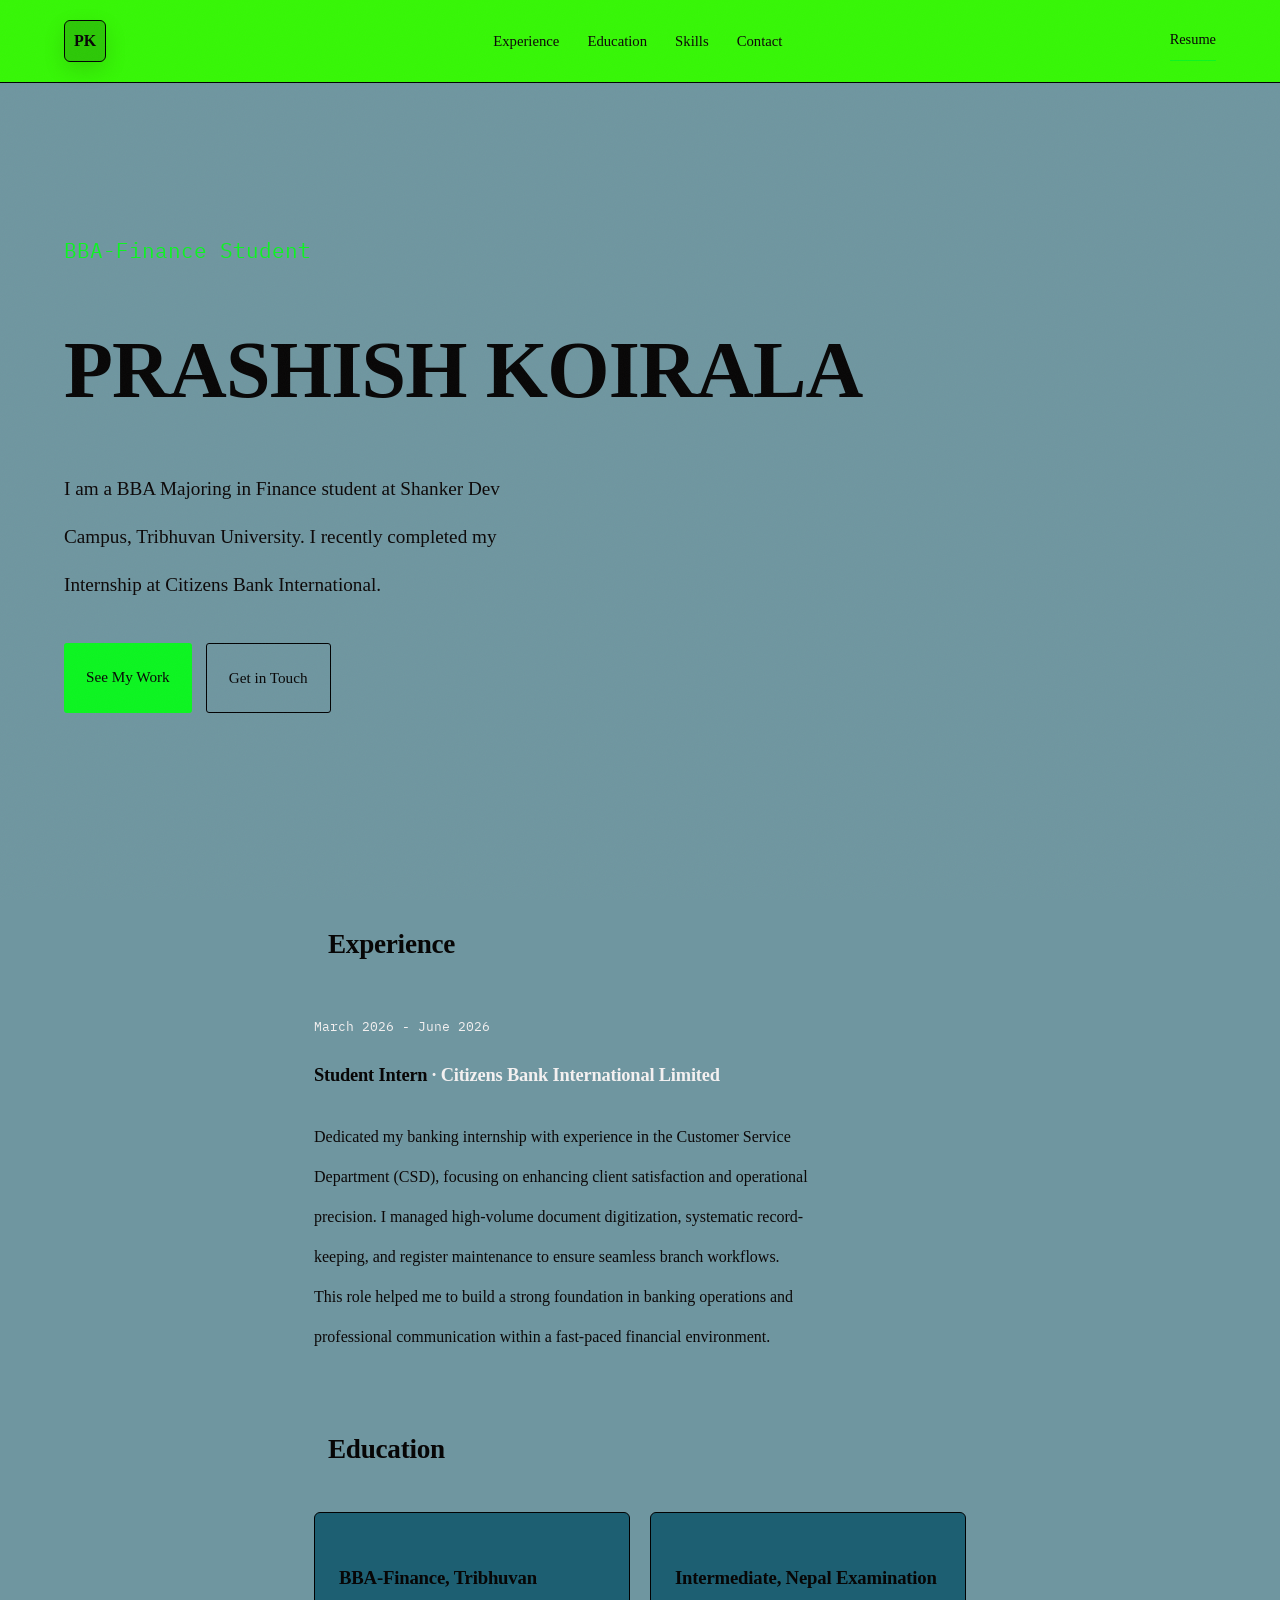
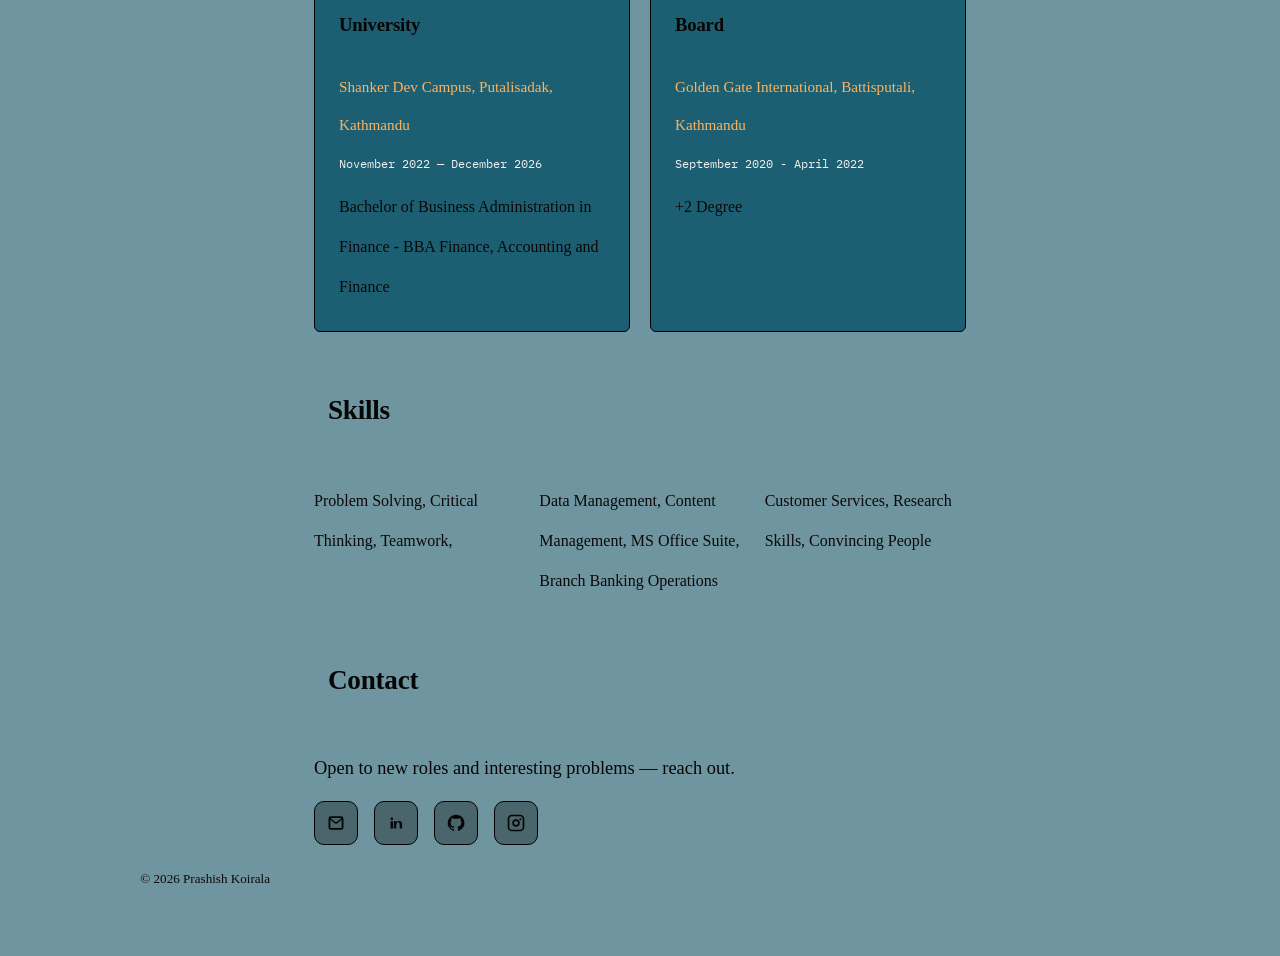
==== index.html @ 4ea91211 "Add files via upload" ====
<!DOCTYPE html>
<html lang="en">
<head>
<meta charset="UTF-8" />
<meta name="viewport" content="width=device-width, initial-scale=1.0" />
<title>Prashish Koirala</title>
<meta name="description" content="Portfolio of Prashish Koirala. Experience, education, and projects." />
<link rel="icon" href="data:,">
<link rel="preconnect" href="https://fonts.googleapis.com">
<link rel="preconnect" href="https://fonts.gstatic.com" crossorigin>
<link href="https://fonts.googleapis.com/css2?family=Space+Grotesk:wght@400;500;600;700&family=IBM+Plex+Sans:wght@400;500;600&family=IBM+Plex+Mono:wght@400;500&display=swap" rel="stylesheet">
<link rel="stylesheet" href="styles.css">
</head>
<body>

<div class="grain"></div>

<nav class="nav">
  <a href="#top" class="nav__mark" aria-label="Home">PK</a>
  <div class="nav__links">
    <a href="#experience">Experience</a>
    <a href="#education">Education</a>
    <a href="#skills">Skills</a>
    <a href="#contact">Contact</a>
  </div>
  <a class="nav__resume" href="resume.html" id="resume-link">Resume</a>
</nav>

<header class="hero" id="top">
  <div class="hero__text">
    <p class="hero__kicker">BBA-Finance Student</p>
    <h1 class="hero__name">PRASHISH&nbsp;KOIRALA</h1>
    <p class="hero__tagline">I am a BBA Majoring in Finance student at Shanker Dev Campus, Tribhuvan University.
I recently completed my Internship at Citizens Bank International.</p>
    <div class="hero__actions">
      <a href="#experience" class="btn btn--primary">See My Work</a>
      <a href="#contact" class="btn btn--ghost">Get in Touch</a>
    </div>
  </div>
</header>

<main>

  <section class="section" id="experience">
    <div class="section__head">
      <span class="section__num"></span>
      <h2>Experience</h2>
    </div>

    <ol class="timeline">
      <li class="timeline__item">
        <div class="timeline__meta">
          <span class="timeline__date">March 2026 - June 2026</span>
        </div>
        <div class="timeline__body">
          <h3>Student Intern <span class="tk-muted">· Citizens Bank International Limited</span></h3>
          <p>Dedicated my banking internship with experience in the Customer Service Department (CSD), focusing on enhancing client satisfaction and operational precision. I managed high-volume document digitization, systematic record-keeping, and register maintenance to ensure seamless branch workflows. This role helped me to build a strong foundation in banking operations and professional communication within a fast-paced financial environment.</p>
          <ul class="tags">
           
          </ul>
        </div>
      </li>
  </section>
  <section class="section" id="education">
    <div class="section__head">
      <span class="section__num"></span>
      <h2>Education</h2>
    </div>

    <div class="edu-grid">
      <div class="edu-card">
        <h3>BBA-Finance, Tribhuvan University</h3>
        <p class="edu-card__school">Shanker Dev Campus, Putalisadak, Kathmandu</p>
        <p class="edu-card__meta">November 2022 — December 2026</p>
        <p>Bachelor of Business Administration in Finance - BBA Finance, Accounting and Finance
      </div>
      <div class="edu-card">
        <h3>Intermediate, Nepal Examination Board</h3>
        <p class="edu-card__school">Golden Gate International, Battisputali, Kathmandu</p>
        <p class="edu-card__meta">September 2020 - April 2022</p>
        <p>+2 Degree</p>
      </div>
    </div>
  </section>

  <section class="section" id="skills">
    <div class="section__head">
      <span class="section__num"></span>
      <h2>Skills</h2>
    </div>
    <div class="skills">
      <div class="skills__group">
       
        <p>Problem Solving, Critical Thinking, Teamwork, </p>
      </div>
      <div class="skills__group">
     
        <p>Data Management, Content Management, MS Office Suite, Branch Banking Operations</p>
      </div>
      <div class="skills__group">
       
        <p>Customer Services, Research Skills, Convincing People</p>
      </div>
    </div>
  </section>



  <section class="section section--contact" id="contact">
    <div class="section__head">
      <span class="section__num"></span>
      <h2>Contact</h2>
    </div>
    <p class="contact__lead">Open to new roles and interesting problems — reach out.</p>
    <div class="contact__links">
      <a href="mailto:koiralaprashish@gmail.com" aria-label="Email" target="_blank" rel="noopener">
        <svg viewBox="0 0 24 24" aria-hidden="true"><path d="M3 6.75A2.75 2.75 0 0 1 5.75 4h12.5A2.75 2.75 0 0 1 21 6.75v10.5A2.75 2.75 0 0 1 18.25 20H5.75A2.75 2.75 0 0 1 3 17.25V6.75Zm2.2-.75 6.8 5.31 6.8-5.31H5.2Zm13.55 2.02-6.1 4.76a1 1 0 0 1-1.3 0L5.25 8.02v9.23c0 .41.34.75.75.75h12c.41 0 .75-.34.75-.75V8.02Z"/></svg>
      </a>
      <a href="https://www.linkedin.com/in/prashishkk/" aria-label="LinkedIn" target="_blank" rel="noopener">
        <svg viewBox="0 0 24 24" aria-hidden="true"><path d="M6.94 8.5A1.56 1.56 0 1 1 6.94 5.38A1.56 1.56 0 0 1 6.94 8.5ZM5.5 9.94H8.38V18.5H5.5V9.94ZM10.38 9.94H13.09V11.11H13.13C13.51 10.38 14.45 9.61 15.85 9.61C18.76 9.61 19.3 11.52 19.3 14V18.5H16.42V14.9C16.42 13.13 16.39 11.18 14.54 11.18C12.65 11.18 12.29 12.88 12.29 14.8V18.5H9.41V9.94H10.38Z"/></svg>
      </a>
      <a href="https://github.com/pprashishk" aria-label="GitHub" target="_blank" rel="noopener">
        <svg viewBox="0 0 24 24" aria-hidden="true"><path d="M12 2a10 10 0 0 0-3.16 19.49c.5.09.68-.22.68-.48v-1.7c-2.77.6-3.35-1.33-3.35-1.33-.45-1.15-1.1-1.46-1.1-1.46-.9-.62.07-.61.07-.61 1 .07 1.53 1.03 1.53 1.03.89 1.53 2.34 1.09 2.9.83.09-.65.35-1.09.63-1.34-2.21-.25-4.54-1.11-4.54-4.94 0-1.09.39-1.98 1.03-2.68-.1-.25-.45-1.28.1-2.66 0 0 .84-.27 2.75 1.02A9.53 9.53 0 0 1 12 6.86c.85 0 1.7.11 2.5.33 1.9-1.29 2.74-1.02 2.74-1.02.55 1.38.2 2.41.1 2.66.64.7 1.03 1.59 1.03 2.68 0 3.84-2.33 4.68-4.55 4.93.36.31.68.92.68 1.85v2.75c0 .26.18.58.69.48A10 10 0 0 0 12 2Z"/></svg>
      </a>
      <a href="https://instagram.com/prashishkk" aria-label="Instagram" target="_blank" rel="noopener">
        <svg viewBox="0 0 24 24" aria-hidden="true"><path d="M7 2h10a5 5 0 0 1 5 5v10a5 5 0 0 1-5 5H7a5 5 0 0 1-5-5V7a5 5 0 0 1 5-5Zm0 2a3 3 0 0 0-3 3v10a3 3 0 0 0 3 3h10a3 3 0 0 0 3-3V7a3 3 0 0 0-3-3H7Zm5 3.5A4.5 4.5 0 1 1 7.5 12 4.5 4.5 0 0 1 12 7.5Zm0 2A2.5 2.5 0 1 0 14.5 12 2.5 2.5 0 0 0 12 9.5Zm5.25-3.25a1.25 1.25 0 1 1-1.25 1.25 1.25 1.25 0 0 1 1.25-1.25Z"/></svg>
      </a>
    </div>
  </section>

</main>

<footer class="footer">
  <p>&copy; <span id="year"></span> Prashish Koirala </p>
</footer>

<script src="script.js"></script>
</body>
</html>
---- styles.css ----
/* ---------------------------------------------------------
   Tokens
--------------------------------------------------------- */
:root {
  --bg:        #6f96a0;
  --bg-panel:  #1d5f72;
  --bg-raised: #080a0e;
  --line:      #010102;
  --text:      #070606;
  --text-dim:  #0c0808;
  --text-mute: #f3f0f0;
  --accent:    #0cf520;
  --accent-2:  #ffb35c;
  --mono: 'IBM Plex Mono', ui-monospace, monospace;
  --sans: 'IBM Plex Sans', -apple-system, sans-serif;
  --display: 'Space Grotesk', var(--sans);
  --radius: 3px;
  --content-w: 780px;
}

* { box-sizing: border-box; }

html {
  scroll-behavior: smooth;
  scroll-padding-top: 90px;
}

@media (prefers-reduced-motion: reduce) {
  html { scroll-behavior: auto; }
  * { animation-duration: 0.001ms !important; transition-duration: 0.001ms !important; }
}

body {
  margin: 0;
  background: var(--bg);
  color: var(--text);
  font-family: 'Times New Roman', Times, serif;
  font-size: 10;
  line-height: 2.5;
  -webkit-font-smoothing: antialiased;
}

a { color: inherit; }

h1, h2, h3, h4 {
  font-family: 'Times New Roman', Times, serif;
  font-weight: 600;
  margin: 10;
  letter-spacing: -0.01em;
}

p { margin: 0.5em 0 0; color: var(--text-dim); max-width: 62ch; }

::selection { background: var(--accent); color: #0d1016; }

:focus-visible {
  outline: 2px solid var(--accent);
  outline-offset: 3px;
}

/* subtle grain so the flat dark bg doesn't feel like a template default */
.grain {
  position: fixed;
  inset: 0;
  pointer-events: none;
  opacity: 0.035;
  z-index: 999;
  background-image: url("data:image/svg+xml,%3Csvg xmlns='http://www.w3.org/2000/svg' width='120' height='120'%3E%3Cfilter id='n'%3E%3CfeTurbulence type='fractalNoise' baseFrequency='0.9' numOctaves='2' stitchTiles='stitch'/%3E%3C/filter%3E%3Crect width='100%25' height='100%25' filter='url(%23n)'/%3E%3C/svg%3E");
}

/* ---------------------------------------------------------
   Nav
--------------------------------------------------------- */
.nav {
  position: sticky;
  top: 0;
  z-index: 100;
  display: flex;
  align-items: center;
  justify-content: space-between;
  padding: 20px clamp(20px, 6vw, 64px);
  background: rgb(54, 247, 6);
  backdrop-filter: blur(10px);
  border-bottom: 1px solid var(--line);
}

.nav__mark {
  display: inline-flex;
  align-items: center;
  justify-content: center;
  width: 42px;
  height: 42px;
  border-radius: 6px;
  border: 1px solid var(--line);
  background: rgba(8, 10, 14, 0.2);
  color: var(--text);
  text-decoration: none;
  font-family: 'Times New Roman', Times, serif;
  font-weight: 700;
  font-size: 1rem;
  line-height: 1;
  box-shadow: 0 8px 22px rgba(0,0,0,0.12);
}

.nav__links {
  display: flex;
  gap: 28px;
}

.nav__links a {
  text-decoration: none;
  color: var(--text-dim);
  font-size: 0.92rem;
  transition: color 0.15s ease;
}
.nav__links a:hover { color: var(--text); }

.nav__resume {
  text-decoration: none;
  font-size: 0.9rem;
  color: var(--text);
  border-bottom: 1px solid var(--accent);
  padding-bottom: 2px;
}

@media (max-width: 720px) {
  .nav__links { display: none; }
}

/* ---------------------------------------------------------
   Hero
--------------------------------------------------------- */
.hero {
  display: grid;
  grid-template-columns: 1.1fr 0.9fr;
  gap: 48px;
  align-items: center;
  min-height: 88vh;
  padding: 40px clamp(20px, 6vw, 64px) 60px;
  max-width: 1280px;
  margin: 0 auto;
}

.hero__text {
  width: 100%;
}

.hero__kicker {
  font-family: var(--mono);
  font-size: 1.3rem;
  color: var(--accent);
  margin: 0 0 14px;
}

.hero__name {
  font-size: clamp(5rem, 6vw, 4.4rem);
  line-height: 1.02;
}

.hero__tagline {
  margin-top: 10px;
  font-size: 1.2rem;
  color: var(--text-dim);
  max-width: 46ch;
}

.hero__actions {
  display: flex;
  gap: 14px;
  margin-top: 34px;
}

.btn {
  display: inline-block;
  text-decoration: none;
  padding: 15px 22px;
  border-radius: var(--radius);
  font-size: 0.95rem;
  font-weight: 500;
  transition: transform 0.15s ease, background 0.15s ease, border-color 0.15s ease;
}
.btn--primary {
  background: var(--accent);
  color: x#070606;
}
.btn--primary:hover { transform: translateY(-1px); }

.btn--ghost {
  border: 1px solid var(--line);
  color: var(--text);
}
.btn--ghost:hover { border-color: var(--accent); }

/* terminal card */
.hero__terminal {
  margin-top: 32px;
  background: var(--bg-panel);
  border: 1px solid var(--line);
  border-radius: 8px;
  overflow: hidden;
  box-shadow: 0 30px 60px -30px rgba(0,0,0,0.6);
  max-width: 620px;
}

.terminal__bar {
  display: flex;
  align-items: center;
  gap: 8px;
  padding: 10px 14px;
  border-bottom: 1px solid var(--line);
  background: var(--bg-raised);
}

.dot { width: 9px; height: 9px; border-radius: 50%; display: inline-block; }
.dot--r { background: #ff5f56; }
.dot--y { background: #ffbd2e; }
.dot--g { background: #27c93f; }

.terminal__title {
  margin-left: 8px;
  font-family: var(--mono);
  font-size: 0.78rem;
  color: var(--text-mute);
}

.terminal__body {
  margin: 0;
  padding: 24px;
  font-family: var(--mono);
  font-size: 0.95rem;
  color: var(--text);
  min-height: 140px;
  white-space: pre-wrap;
}

.resume-card {
  border: 1px solid var(--line);
  border-radius: 8px;
  padding: 28px;
  background: rgba(18, 18, 18, 0.18);
}

.resume-card__header {
  display: flex;
  justify-content: space-between;
  align-items: end;
  gap: 24px;
  padding-bottom: 24px;
  border-bottom: 1px solid var(--line);
}

.resume-card__eyebrow {
  margin: 0 0 6px;
  font-family: var(--mono);
  font-size: 0.78rem;
  color: var(--accent);
  text-transform: uppercase;
  letter-spacing: 0.12em;
}

.resume-card__meta {
  margin: 0;
  font-family: var(--mono);
  font-size: 0.76rem;
  color: var(--text-mute);
}

.resume-grid {
  display: grid;
  grid-template-columns: repeat(2, minmax(0, 1fr));
  gap: 28px;
  padding-top: 24px;
}

.resume-grid h4 {
  margin-bottom: 10px;
  font-size: 0.95rem;
  color: var(--accent);
}

.resume-grid p,
.resume-grid li {
  color: var(--text-dim);
}

.resume-grid ul {
  margin: 0;
  padding-left: 18px;
}

.resume__actions {
  display: flex;
  flex-wrap: wrap;
  gap: 14px;
  margin-top: 28px;
}

@media (max-width: 720px) {
  .resume-card__header,
  .resume-grid {
    grid-template-columns: 1fr;
    display: block;
  }

  .resume-card__header {
    display: block;
  }

  .resume-card__meta {
    margin-top: 10px;
  }
}

.tk-muted { color: var(--text-mute); }

.cursor {
  display: inline-block;
  color: var(--accent);
  animation: blink 1s step-end infinite;
}
@keyframes blink { 50% { opacity: 0; } }

@media (max-width: 860px) {
  .hero { grid-template-columns: 1fr; min-height: unset; padding-top: 60px; }
}

/* ---------------------------------------------------------
   Sections (shared)
--------------------------------------------------------- */
.section {
  max-width: var(--content-w);
  margin: 0 auto;
  padding: 12px clamp(20px, 6vw, 64px) 10px;
}

.section__head {
  display: flex;
  align-items: baseline;
  gap: 14px;
  margin-bottom: 6px;
}

.section__num {
  font-family: var(--mono);
  color: var(--accent);
  font-size: 0.85rem;
}

.section__head h2 {
  font-size: 1.7rem;
}

/* ---------------------------------------------------------
   Experience timeline
--------------------------------------------------------- */
.timeline {
  list-style: none;
  margin: 0;
  padding: 0;
  border-left: none;
}

.timeline__item {
  position: relative;
  padding: 0;
}
.timeline__item:last-child { padding-bottom: 0; }

.timeline__item::before {
  content: "";
  display: none;
}

.timeline__date {
  font-family: var(--mono);
  font-size: 0.82rem;
  color: var(--text-mute);
}

.timeline__body h3 {
  font-size: 1.15rem;
  margin-top: 6px;
  font-weight: 600;
}

.tags {
  list-style: none;
  display: flex;
  flex-wrap: wrap;
  gap: 8px;
  padding: 0;
  margin: 14px 0 0;
}
.tags li {
  font-family: var(--mono);
  font-size: 0.78rem;
  color: var(--text-dim);
  border: 1px solid var(--line);
  padding: 3px 9px;
  border-radius: var(--radius);
}

/* ---------------------------------------------------------
   Education
--------------------------------------------------------- */
.edu-grid {
  display: grid;
  grid-template-columns: 1fr 1fr;
  gap: 20px;
}
@media (max-width: 640px) { .edu-grid { grid-template-columns: 1fr; } }

.edu-card {
  border: 1px solid var(--line);
  border-radius: 6px;
  padding: 24px;
  background: var(--bg-panel);
}
.edu-card__school { color: var(--accent-2); margin-top: 6px; font-size: 0.95rem; }
.edu-card__meta {
  font-family: var(--mono);
  font-size: 0.78rem;
  color: var(--text-mute);
  margin-top: 4px;
}

/* ---------------------------------------------------------
   Skills
--------------------------------------------------------- */
.skills {
  display: grid;
  grid-template-columns: repeat(3, 1fr);
  gap: 24px;
}
@media (max-width: 640px) { .skills { grid-template-columns: 1fr; } }

.skills__group h4 {
  font-size: 0.85rem;
  font-family: var(--mono);
  color: var(--accent);
  font-weight: 500;
}

/* ---------------------------------------------------------
   Projects
--------------------------------------------------------- */
.projects {
  display: flex;
  flex-direction: column;
}

.project {
  display: grid;
  grid-template-columns: 60px 1fr;
  gap: 20px;
  padding: 28px 0;
  border-bottom: 1px solid var(--line);
}
.project:last-child { border-bottom: none; }

.project__index {
  font-family: var(--mono);
  color: var(--text-mute);
  font-size: 0.85rem;
  padding-top: 3px;
}

.project h3 { font-size: 1.15rem; }

.project__links {
  display: flex;
  gap: 18px;
  margin-top: 14px;
}
.project__links a {
  text-decoration: none;
  font-size: 0.88rem;
  color: var(--accent);
}
.project__links a:hover { text-decoration: underline; }

/* ---------------------------------------------------------
   Contact
--------------------------------------------------------- */
.section--contact { text-align: left; }

.contact__lead {
  font-size: 1.15rem;
  color: var(--text);
}

.contact__links {
  display: flex;
  gap: 16px;
  margin-top: 10px;
  flex-wrap: wrap;
}
.contact__links a {
  display: inline-flex;
  align-items: center;
  justify-content: center;
  width: 44px;
  height: 44px;
  border: 1px solid var(--line);
  border-radius: 10px;
  background: rgba(8, 10, 14, 0.35);
  transition: transform 0.15s ease, border-color 0.15s ease, background 0.15s ease;
}
.contact__links a:hover {
  transform: translateY(-1px);
  border-color: var(--accent);
  background: rgba(8, 10, 14, 0.55);
}
.contact__links svg {
  width: 20px;
  height: 20px;
  fill: var(--text);
}

/* ---------------------------------------------------------
   Footer
--------------------------------------------------------- */
.footer {
  text-align: center;
  padding: 1px 2px 60px;
  font-size: 0.82rem;
  color: var(--text-mute);
}
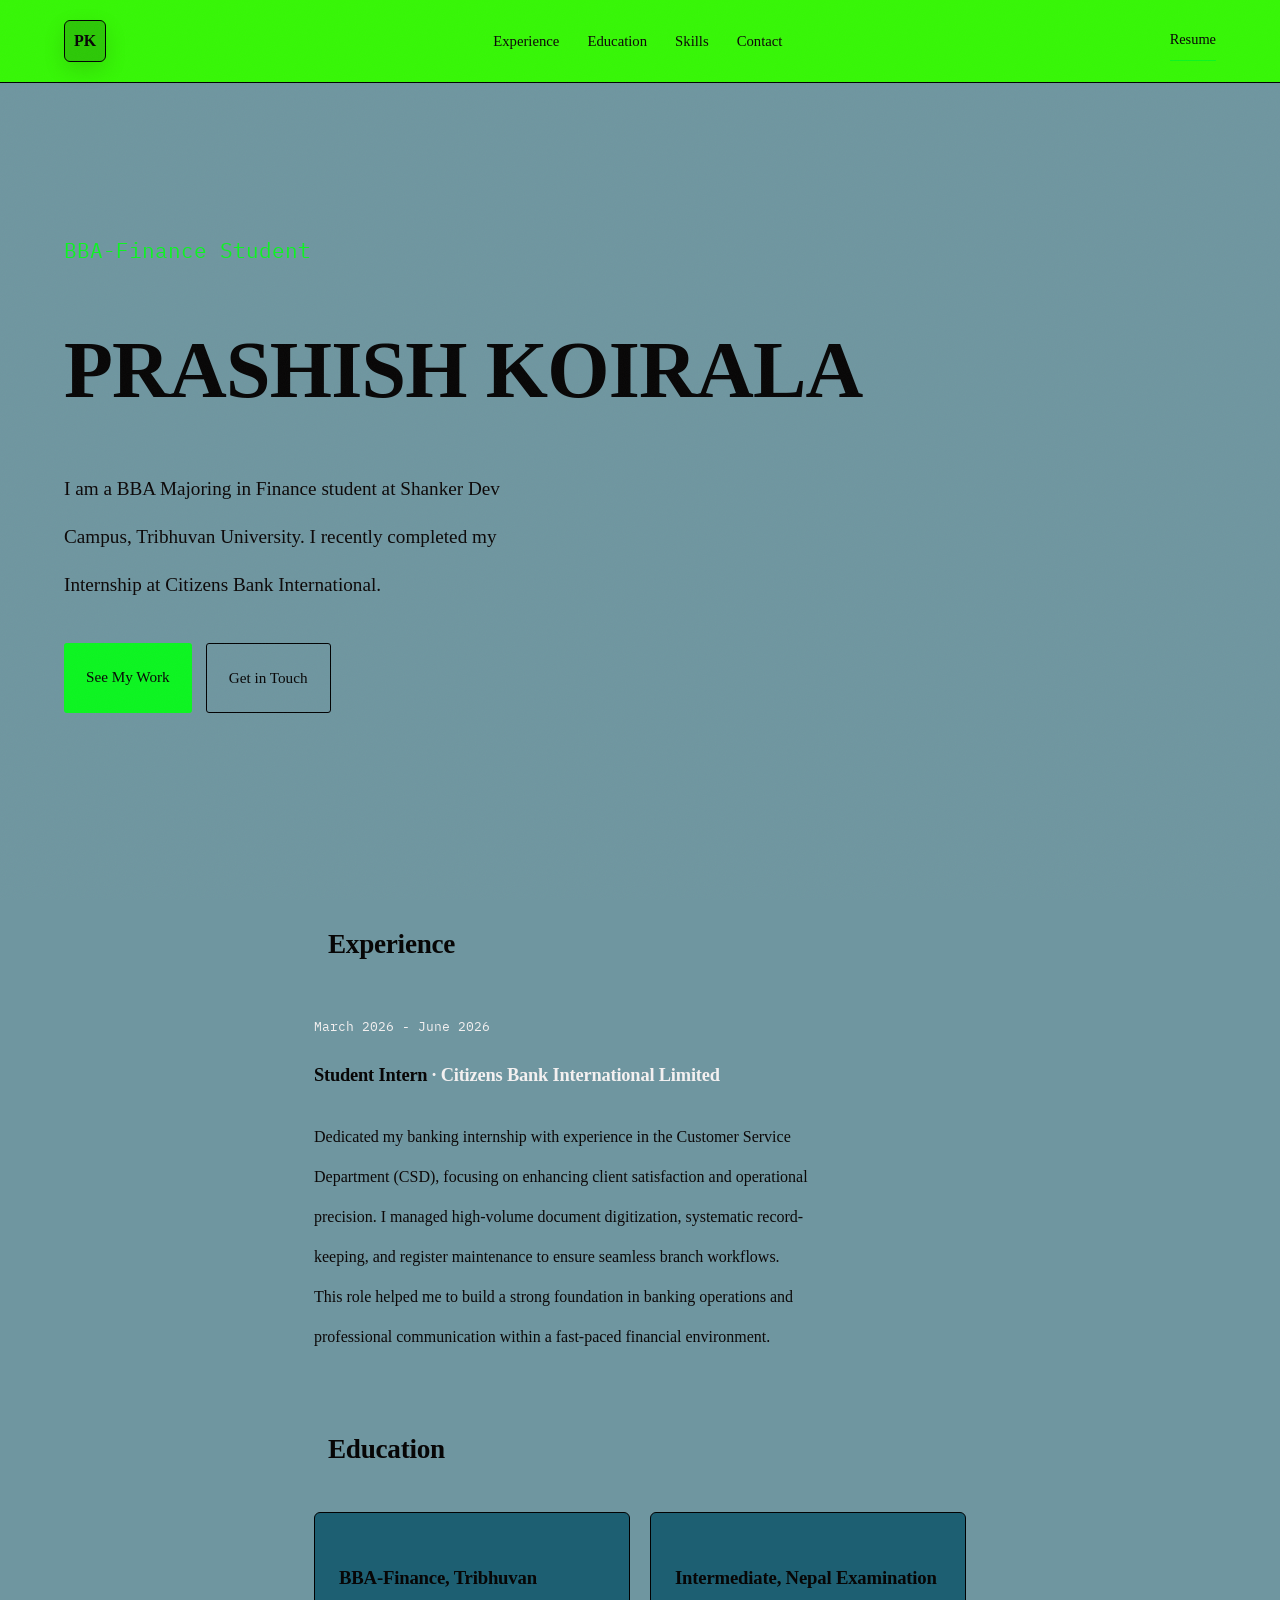
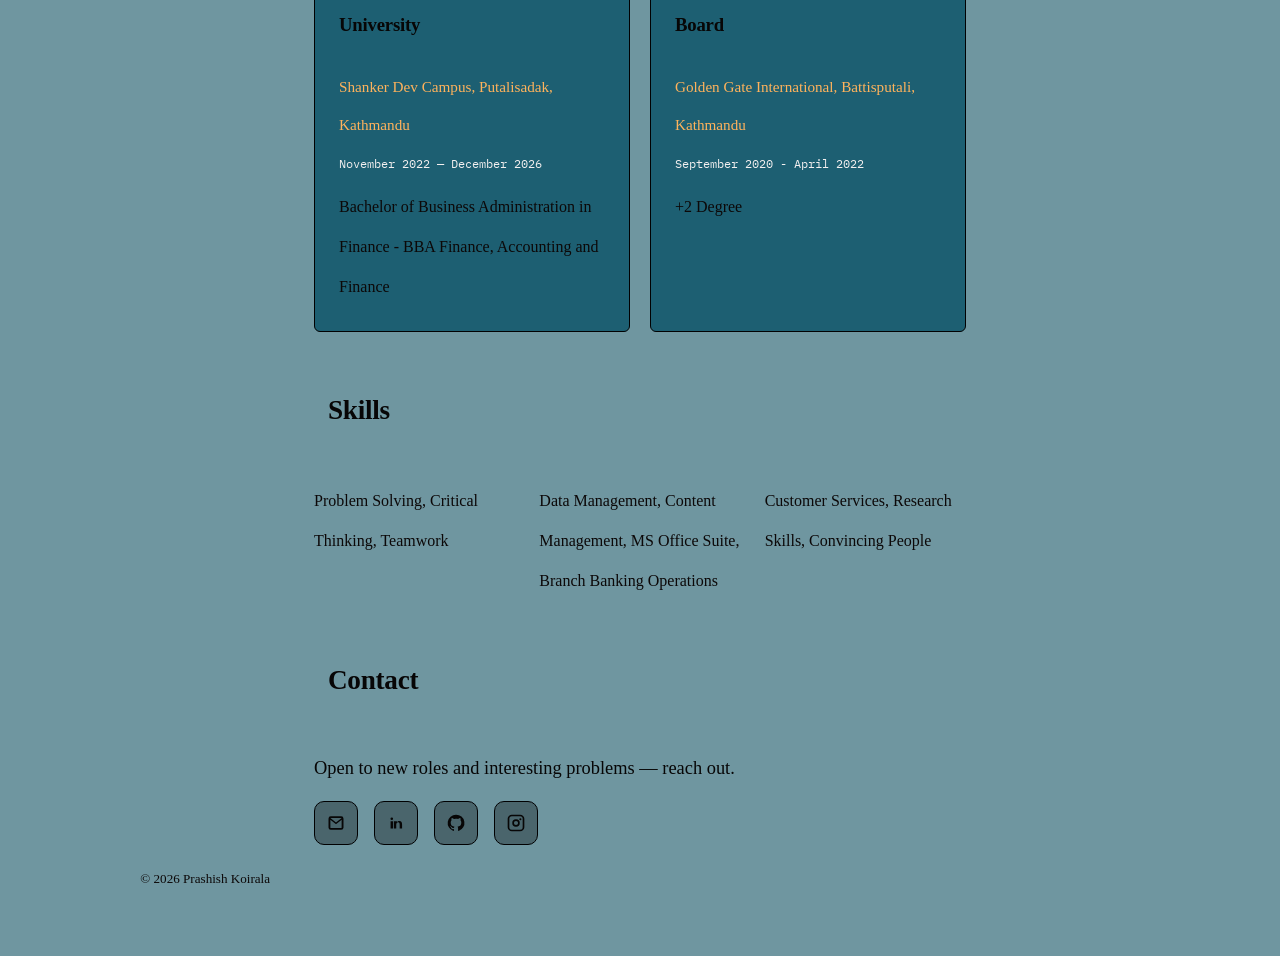
==== commit 82e2f23f: "Remove trailing comma from skills list" ====
--- a/index.html
+++ b/index.html
@@ -91,7 +91,7 @@
     <div class="skills">
       <div class="skills__group">
        
-        <p>Problem Solving, Critical Thinking, Teamwork, </p>
+        <p>Problem Solving, Critical Thinking, Teamwork </p>
       </div>
       <div class="skills__group">
      
--- a/styles.css
+++ b/styles.css
@@ -124,7 +124,42 @@
 }
 
 @media (max-width: 720px) {
-  .nav__links { display: none; }
+  html { scroll-padding-top: 120px; }
+
+  .nav {
+    flex-wrap: wrap;
+    padding: 12px 18px;
+  }
+
+  .nav__links {
+    order: 3;
+    flex: 1 0 100%;
+    justify-content: space-between;
+    gap: 10px;
+    padding-top: 8px;
+  }
+
+  .nav__links a { font-size: 0.82rem; }
+
+  body { line-height: 1.65; }
+
+  .hero {
+    padding: 44px 20px 48px;
+  }
+
+  .hero__name {
+    font-size: clamp(1.75rem, 8vw, 4.4rem);
+    overflow-wrap: anywhere;
+  }
+
+  .hero__kicker { font-size: 1rem; }
+  .hero__tagline { font-size: 1rem; }
+
+  .hero__actions { flex-wrap: wrap; }
+
+  .section { padding-top: 20px; padding-bottom: 20px; }
+
+  .edu-card { padding: 20px; }
 }
 
 /* ---------------------------------------------------------
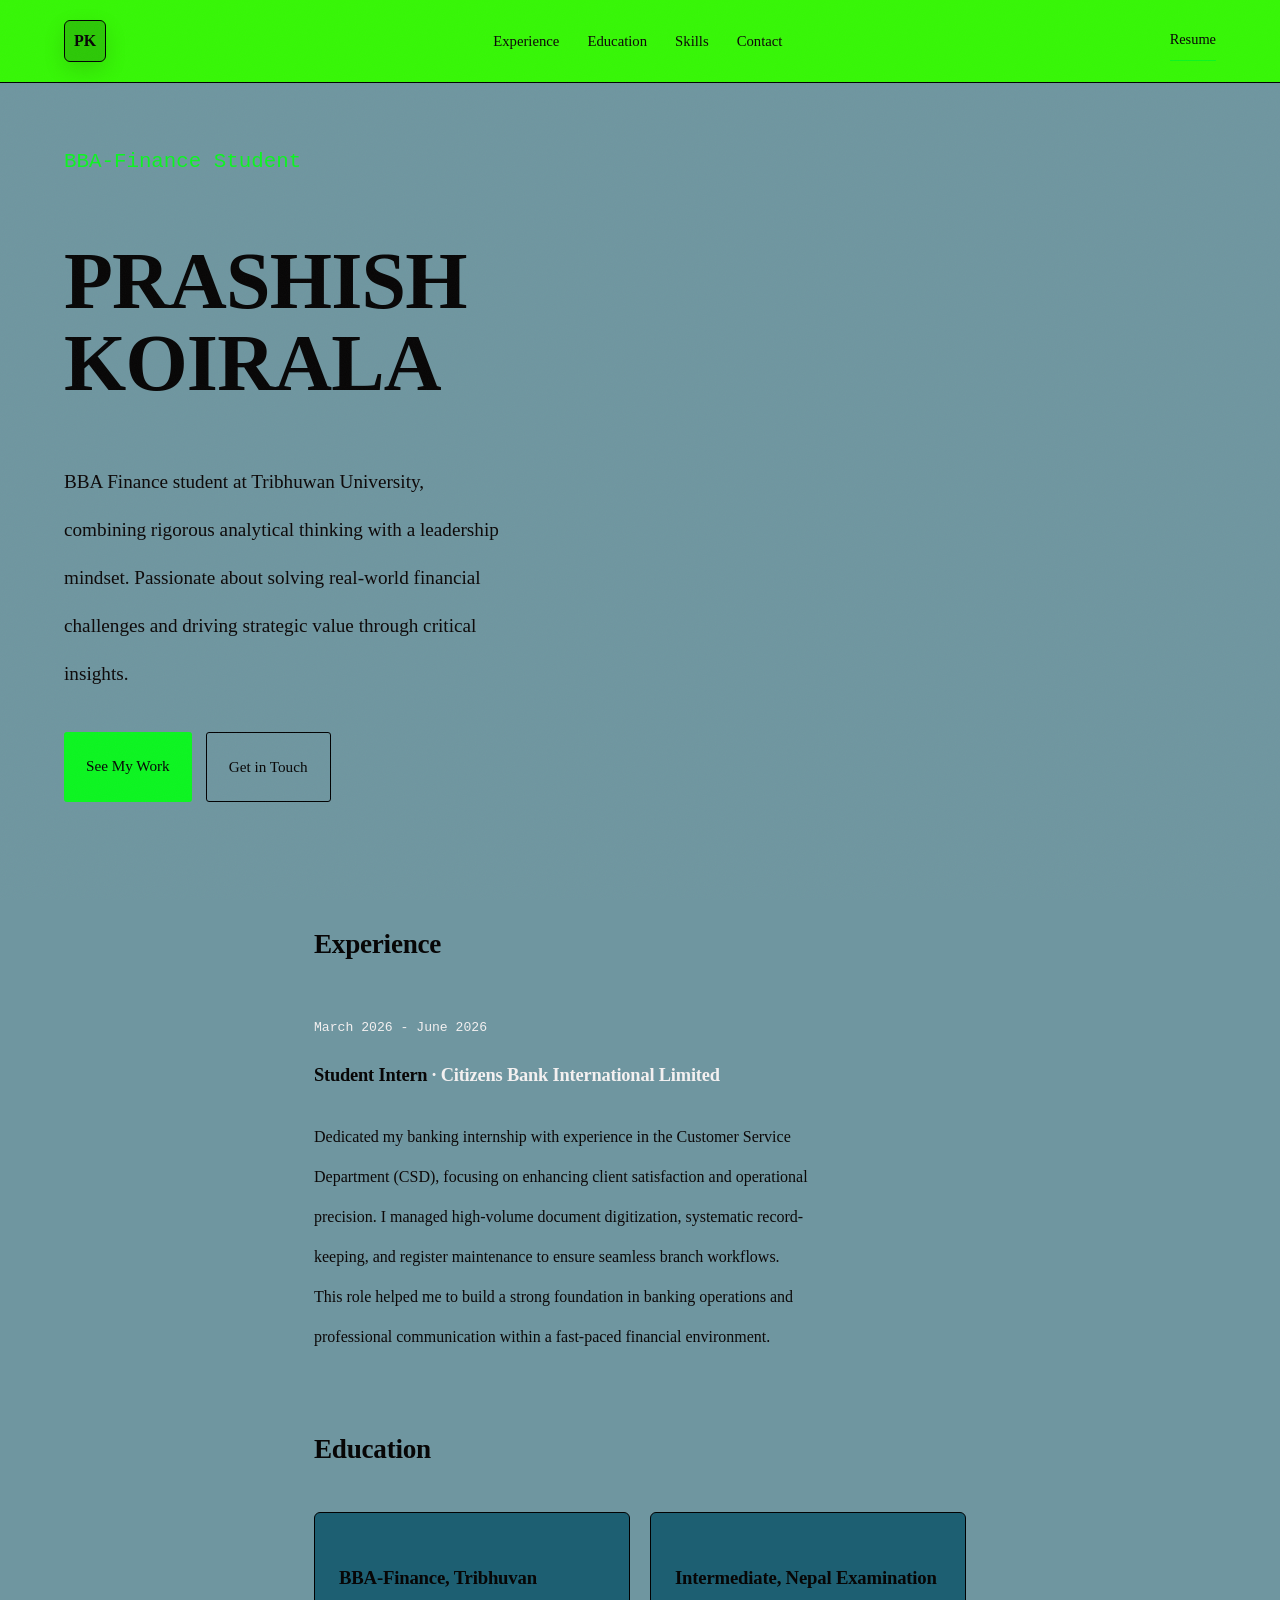
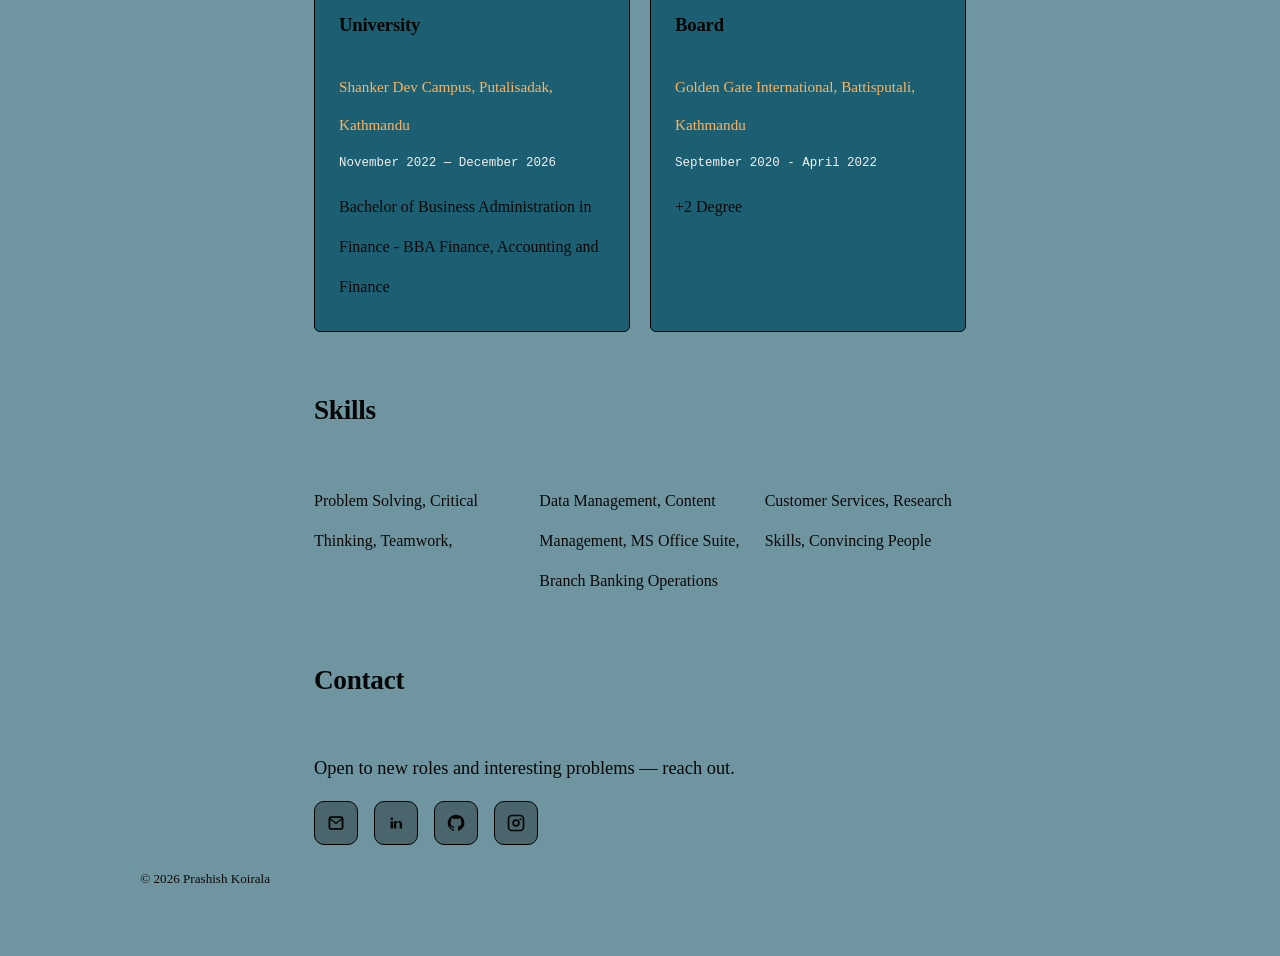
==== commit 6e761d80: "Add files via upload" ====
--- a/index.html
+++ b/index.html
@@ -5,15 +5,12 @@
 <meta name="viewport" content="width=device-width, initial-scale=1.0" />
 <title>Prashish Koirala</title>
 <meta name="description" content="Portfolio of Prashish Koirala. Experience, education, and projects." />
-<link rel="icon" href="data:,">
-<link rel="preconnect" href="https://fonts.googleapis.com">
-<link rel="preconnect" href="https://fonts.gstatic.com" crossorigin>
-<link href="https://fonts.googleapis.com/css2?family=Space+Grotesk:wght@400;500;600;700&family=IBM+Plex+Sans:wght@400;500;600&family=IBM+Plex+Mono:wght@400;500&display=swap" rel="stylesheet">
+<link rel="icon" type="image/svg+xml" href="favicon.svg">
 <link rel="stylesheet" href="styles.css">
 </head>
 <body>
 
-<div class="grain"></div>
+<div class="grain" aria-hidden="true"></div>
 
 <nav class="nav">
   <a href="#top" class="nav__mark" aria-label="Home">PK</a>
@@ -29,9 +26,8 @@
 <header class="hero" id="top">
   <div class="hero__text">
     <p class="hero__kicker">BBA-Finance Student</p>
-    <h1 class="hero__name">PRASHISH&nbsp;KOIRALA</h1>
-    <p class="hero__tagline">I am a BBA Majoring in Finance student at Shanker Dev Campus, Tribhuvan University.
-I recently completed my Internship at Citizens Bank International.</p>
+    <h1 class="hero__name">PRASHISH<br>KOIRALA</h1>
+    <p class="hero__tagline">BBA Finance student at Tribhuwan University, combining rigorous analytical thinking with a leadership mindset. Passionate about solving real-world financial challenges and driving strategic value through critical insights.</p>
     <div class="hero__actions">
       <a href="#experience" class="btn btn--primary">See My Work</a>
       <a href="#contact" class="btn btn--ghost">Get in Touch</a>
@@ -43,7 +39,6 @@
 
   <section class="section" id="experience">
     <div class="section__head">
-      <span class="section__num"></span>
       <h2>Experience</h2>
     </div>
 
@@ -60,10 +55,10 @@
           </ul>
         </div>
       </li>
+    </ol>
   </section>
-  <section class="section" id="education">
+  <section class="section section--paper" id="education">
     <div class="section__head">
-      <span class="section__num"></span>
       <h2>Education</h2>
     </div>
 
@@ -72,7 +67,7 @@
         <h3>BBA-Finance, Tribhuvan University</h3>
         <p class="edu-card__school">Shanker Dev Campus, Putalisadak, Kathmandu</p>
         <p class="edu-card__meta">November 2022 — December 2026</p>
-        <p>Bachelor of Business Administration in Finance - BBA Finance, Accounting and Finance
+        <p>Bachelor of Business Administration in Finance - BBA Finance, Accounting and Finance</p>
       </div>
       <div class="edu-card">
         <h3>Intermediate, Nepal Examination Board</h3>
@@ -83,15 +78,14 @@
     </div>
   </section>
 
-  <section class="section" id="skills">
+  <section class="section section--dark" id="skills">
     <div class="section__head">
-      <span class="section__num"></span>
       <h2>Skills</h2>
     </div>
     <div class="skills">
       <div class="skills__group">
        
-        <p>Problem Solving, Critical Thinking, Teamwork </p>
+        <p>Problem Solving, Critical Thinking, Teamwork, </p>
       </div>
       <div class="skills__group">
      
@@ -106,9 +100,8 @@
 
 
 
-  <section class="section section--contact" id="contact">
+  <section class="section section--contact section--rose" id="contact">
     <div class="section__head">
-      <span class="section__num"></span>
       <h2>Contact</h2>
     </div>
     <p class="contact__lead">Open to new roles and interesting problems — reach out.</p>
